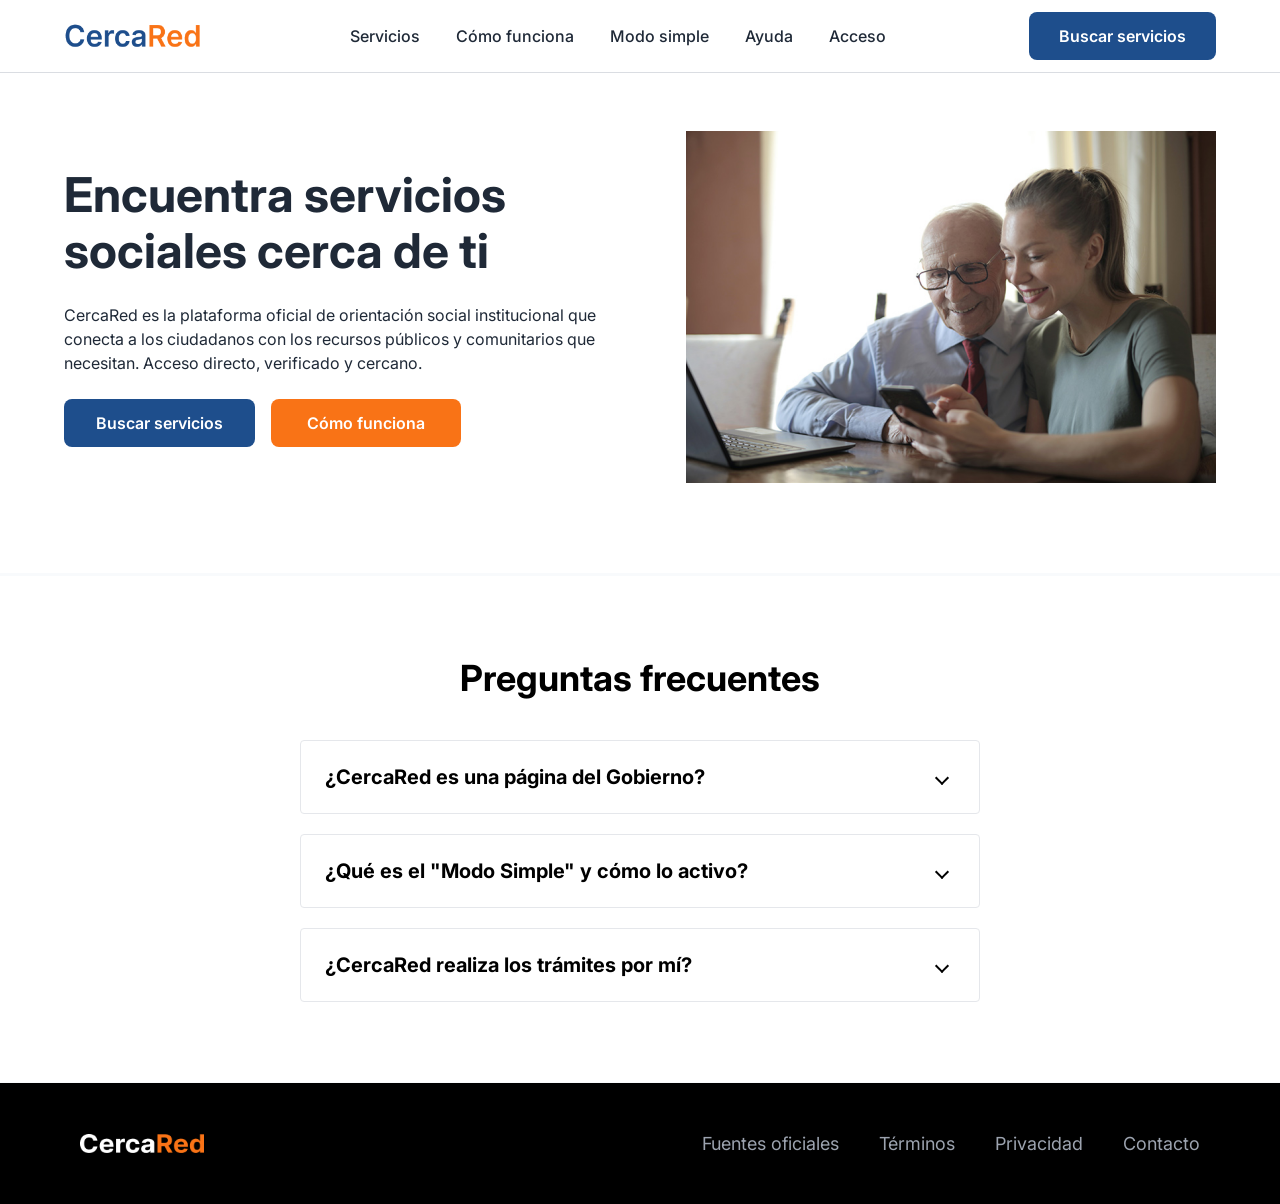
==== index.html @ 382a765f "Merge pull request #10 from topional/feature/faq-accordion feat: implement responsive FAQ accordion " ====
<!DOCTYPE html>
<html lang="es">
<head>
  <meta charset="UTF-8" />
  <meta name="viewport" content="width=device-width, initial-scale=1.0" />
  <title>CercaRed | Servicios sociales del Estado</title>
  
  <link rel="preconnect" href="https://fonts.googleapis.com" />
  <link rel="preconnect" href="https://fonts.gstatic.com" crossorigin />
  <link href="https://fonts.googleapis.com/css2?family=Inter:wght@400;500;600;700&display=swap" rel="stylesheet" />
  
  <link rel="stylesheet" href="css/base.css" />
  <link rel="stylesheet" href="css/navbar.css" />
  <link rel="stylesheet" href="css/hero.css" />
  <link rel="stylesheet" href="css/faq.css" />
  <link rel="stylesheet" href="css/footer.css" />
</head>
<body>

  <header class="site-header">
    <nav class="navbar" aria-label="Navegación principal">
      <a class="brand" href="#inicio" aria-label="CercaRed inicio">
        <img class="brand-logo" src="assets/images/logo.png" alt="CercaRed" />
      </a>

      <button
        class="nav-toggle"
        type="button"
        aria-label="Abrir menú"
        aria-expanded="false"
        aria-controls="nav-menu"
      >
        <img
          class="nav-toggle-icon"
          src="assets/icons/menu.svg"
          alt=""
          aria-hidden="true"
        />
      </button>

      <div class="nav-menu" id="nav-menu">
        <a href="#servicios">Servicios</a>
        <a href="#como-funciona">Cómo funciona</a>
        <a href="#modo-simple">Modo simple</a>
        <a href="#ayuda">Ayuda</a>
        <a href="#acceso">Acceso</a>
      </div>

      <a class="nav-cta" href="#servicios">Buscar servicios</a>
    </nav>
  </header>

  <main>
    <section class="hero" id="inicio">
      <div class="hero-content">
        <h1>Encuentra servicios sociales cerca de ti</h1>
        <p class="hero-description">
          CercaRed es la plataforma oficial de orientación social institucional
          que conecta a los ciudadanos con los recursos públicos y comunitarios
          que necesitan. Acceso directo, verificado y cercano.
        </p>

        <div class="hero-actions">
          <a class="hero-primary-action" href="#servicios">Buscar servicios</a>
          <a class="hero-secondary-action" href="#como-funciona">
            Cómo funciona
          </a>
        </div>
      </div>

      <div class="hero-media">
        <img
          src="assets/images/hero.png"
          alt="Una joven ayuda a un adulto mayor a consultar información desde un celular"
        />
      </div>
    </section>

    <section id="servicios"></section>
    <section id="como-funciona"></section>
    <section id="modo-simple"></section>

    <section class="faq-section" id="ayuda">
      <h2 class="faq-title">Preguntas frecuentes</h2>
      
      <div class="faq-container">
        
        <details class="faq-accordion">
          <summary class="faq-question">
            ¿CercaRed es una página del Gobierno?
            <span class="faq-icon"></span>
          </summary>
          <div class="faq-answer">
            <p>No. Somos una guía de orientación que simplifica requisitos y pasos de programas oficiales. Te ayudamos a entender qué necesitas y te conectamos directamente con el canal oficial de la entidad responsable para que realices tu gestión con seguridad y sin confusiones.</p>
          </div>
        </details>

        <details class="faq-accordion">
          <summary class="faq-question">
            ¿Qué es el "Modo Simple" y cómo lo activo?
            <span class="faq-icon"></span>
          </summary>
          <div class="faq-answer">
            <p>El "Modo Simple" es una configuración de visualización diseñada para facilitar la lectura. Adapta los tamaños de fuente, aumenta los contrastes y simplifica los menús de navegación. Puedes activarlo directamente desde el botón ubicado en la barra superior de la página.</p>
          </div>
        </details>

        <details class="faq-accordion">
          <summary class="faq-question">
            ¿CercaRed realiza los trámites por mí?
            <span class="faq-icon"></span>
          </summary>
          <div class="faq-answer">
            <p>No. Somos una guía de orientación que simplifica requisitos y pasos de programas oficiales. Te ayudamos a entender qué necesitas y te conectamos directamente con el canal oficial de la entidad responsable para que realices tu gestión con seguridad y sin confusiones.</p>
          </div>
        </details>

      </div>
    </section>
    
    <section id="acceso"></section>
  </main>

  <main-footer></main-footer>

  <script src="js/navbar.js"></script>
  <script src="js/footer.js"></script>
</body>
</html>
---- css/base.css ----
:root {
  --color-primary: #1e4e8c;
  --color-primary-hover: #163b6a;
  --color-accent: #f97316;
  --color-accent-hover: #ea580c;
  --color-background: #f8fafc;
  --color-surface: #ffffff;
  --color-soft: #eaf4ff;
  --color-text: #1f2937;
  --color-muted: #6b7280;
  --color-border: #cbd5e1;
  --color-success: #2e7d32;
  --color-warning: #f59e0b;
  --color-error: #d32f2f;
  --space-1: 4px;
  --space-2: 8px;
  --space-3: 16px;
  --space-4: 24px;
  --space-5: 32px;
  --space-6: 48px;
  --space-7: 64px;
  --space-8: 80px;
  --shadow-soft: 0 14px 36px rgba(30, 78, 140, 0.12);
  --header-height: 72px;
  --container: 1312px;
}

* {
  box-sizing: border-box;
}

html {
  scroll-behavior: smooth;
  scroll-padding-top: calc(var(--header-height) + 24px);
}

body {
  margin: 0;
  font-family: "Inter", Arial, sans-serif;
  color: var(--color-text);
  background: var(--color-background);
  min-height: 100vh;
  display: flex;
  flex-direction: column;
}

a {
  color: inherit;
  text-decoration: none;
}

button {
  font: inherit;
}

/* Force main wrapper to fill viewport space and push the footer down */
main {
  flex: 1;
}

main section {
  min-height: 1px;
}
---- css/navbar.css ----
.site-header {
  position: sticky;
  top: 0;
  z-index: 20;
  background: rgba(255, 255, 255, 0.96);
  border-bottom: 1px solid rgba(209, 213, 219, 0.8);
  backdrop-filter: blur(12px);
}

.navbar {
  width: calc(100% - 128px);
  min-height: var(--header-height);
  margin: 0 auto;
  display: flex;
  align-items: center;
  gap: 32px;
}

.brand {
  display: inline-flex;
  align-items: center;
  gap: 10px;
  flex: 0 0 auto;
  font-size: 24px;
  font-weight: 700;
  color: var(--color-primary);
}

.brand-logo {
  width: 142px;
  height: 36px;
  object-fit: contain;
}

.nav-menu {
  display: flex;
  align-items: center;
  justify-content: center;
  gap: 36px;
  flex: 1 1 auto;
}

.nav-menu a {
  color: var(--color-text);
  font-size: 16px;
  font-weight: 500;
  line-height: 1.4;
  transition: color 160ms ease;
}

.nav-menu a:hover,
.nav-menu a:focus-visible {
  color: var(--color-primary);
}

.nav-cta {
  display: inline-flex;
  align-items: center;
  justify-content: center;
  min-height: 48px;
  padding: 0 30px;
  border-radius: 8px;
  color: var(--color-surface);
  background: var(--color-primary);
  font-size: 16px;
  font-weight: 600;
  transition: background 160ms ease, color 160ms ease, border-color 160ms ease;
}

.nav-cta:hover,
.nav-cta:focus-visible {
  background: var(--color-primary-hover);
}

.nav-toggle {
  display: none;
  width: 44px;
  height: 44px;
  padding: 0;
  border: 1px solid var(--color-border);
  border-radius: 8px;
  background: var(--color-surface);
  cursor: pointer;
}

.nav-toggle-icon {
  display: block;
  width: 24px;
  height: 24px;
  margin: auto;
}

@media (max-width: 900px) {
  :root {
    --header-height: 64px;
  }

  .navbar {
    width: min(100% - 32px, var(--container));
    min-height: var(--header-height);
    justify-content: space-between;
    gap: 16px;
  }

  .brand {
    font-size: 21px;
  }

  .nav-toggle {
    display: inline-block;
    order: 3;
  }

  .nav-menu {
    position: absolute;
    top: var(--header-height);
    left: 16px;
    right: 16px;
    display: none;
    flex-direction: column;
    align-items: stretch;
    gap: 0;
    padding: 12px;
    border: 1px solid var(--color-border);
    border-radius: 8px;
    background: var(--color-surface);
    box-shadow: var(--shadow-soft);
  }

  .nav-menu.is-open {
    display: flex;
  }

  .nav-menu a {
    padding: 14px 12px;
    border-radius: 8px;
  }

  .nav-menu a:hover,
  .nav-menu a:focus-visible {
    background: var(--color-soft);
  }

  .nav-cta {
    display: none;
  }
}

@media (max-width: 520px) {
  .navbar {
    width: min(100% - 24px, var(--container));
  }
}
---- css/hero.css ----
.hero {
  width: 100%;
  min-height: 500px;
  padding: 56px 64px 88px;
  display: grid;
  grid-template-columns: minmax(0, 1fr) 530px;
  align-items: center;
  gap: var(--space-8);
  background: var(--color-surface);
}

.hero-content {
  max-width: 620px;
}

.hero h1 {
  margin: 0;
  color: var(--color-text);
  font-size: 48px;
  font-weight: 700;
  line-height: 56px;
}

.hero-description {
  max-width: 620px;
  margin: var(--space-4) 0 0;
  color: var(--color-text);
  font-size: 16px;
  font-weight: 400;
  line-height: 24px;
}

.hero-actions {
  margin-top: var(--space-4);
  display: flex;
  align-items: center;
  gap: var(--space-3);
}

.hero-primary-action,
.hero-secondary-action {
  min-width: 190px;
  min-height: 48px;
  padding: 0 var(--space-5);
  border: 0;
  border-radius: 8px;
  display: inline-flex;
  align-items: center;
  justify-content: center;
  font-size: 16px;
  font-weight: 600;
  transition: background 160ms ease, border-color 160ms ease, color 160ms ease;
}

.hero-primary-action {
  color: var(--color-surface);
  background: var(--color-primary);
}

.hero-primary-action:hover,
.hero-primary-action:focus-visible {
  border-color: var(--color-primary-hover);
  background: var(--color-primary-hover);
}

.hero-secondary-action {
  color: var(--color-surface);
  background: var(--color-accent);
}

.hero-secondary-action:hover,
.hero-secondary-action:focus-visible {
  background: var(--color-accent-hover);
}

.hero-media {
  overflow: hidden;
  aspect-ratio: 1060 / 704;
}

.hero-media img {
  width: 100%;
  height: 100%;
  display: block;
  object-fit: cover;
}

@media (max-width: 1024px) {
  .hero {
    padding-right: var(--space-5);
    padding-left: var(--space-5);
    grid-template-columns: minmax(0, 1fr) minmax(380px, 0.85fr);
    gap: var(--space-6);
  }
}

@media (max-width: 800px) {
  .hero {
    min-height: auto;
    padding: var(--space-6) var(--space-3) var(--space-7);
    grid-template-columns: 1fr;
    gap: var(--space-6);
  }

  .hero-content {
    max-width: 680px;
  }

  .hero-actions {
    flex-direction: column;
    align-items: stretch;
  }

  .hero-primary-action,
  .hero-secondary-action {
    width: 100%;
  }

  .hero-media {
    max-height: 520px;
  }
}

@media (max-width: 520px) {
  .hero {
    padding: var(--space-5) 12px var(--space-6);
    gap: var(--space-5);
  }

  .hero h1 {
    font-size: 32px;
    line-height: 40px;
  }

  .hero-description {
    margin-top: var(--space-3);
    font-size: 16px;
    line-height: 24px;
  }

  .hero-actions {
    margin-top: var(--space-4);
  }

  .hero-media {
    aspect-ratio: 1060 / 704;
  }
}
---- css/faq.css ----
/* ==========================================================================
   FAQ Section Styles (Base / Desktop)
   ========================================================================== */
.faq-section {
  width: 100%;
  padding: 80px 64px;
  background-color: var(--color-surface, #ffffff);
  display: flex;
  flex-direction: column;
  align-items: center;
}

.faq-title {
  font-size: 36px;
  font-weight: 700;
  color: #000000;
  margin: 0 0 40px 0;
  text-align: center;
  font-family: 'Inter', sans-serif;
}

.faq-container {
  width: 100%;
  max-width: 680px; /* Centra y limita el ancho como en tu captura original */
  display: flex;
  flex-direction: column;
  gap: 20px; /* Separación entre cada caja de pregunta */
}

/* --- Estilos del Acordeón (<details>) --- */
.faq-accordion {
  width: 100%;
  background: #ffffff;
  border: 1px solid #E5E7EB; /* Borde gris fino del diseño */
  border-radius: 4px;
  overflow: hidden;
  transition: border-color 0.2s ease;
}

/* Quita la flecha por defecto de los navegadores */
.faq-accordion summary::-webkit-details-marker {
  display: none;
}

/* --- Estilo de la Pregunta (<summary>) --- */
.faq-question {
  padding: 24px;
  font-size: 20px;
  font-weight: 700;
  color: #000000;
  cursor: pointer;
  display: flex;
  justify-content: space-between;
  align-items: center;
  list-style: none; /* Oculta flecha estándar en Firefox */
  user-select: none;
}

/* --- Icono de Flecha Personalizado --- */
.faq-icon {
  width: 24px;
  height: 24px;
  position: relative;
  display: inline-block;
  transition: transform 0.2s ease;
}

/* Dibujamos la flecha apuntando hacia abajo con puro CSS (un ángulo) */
.faq-icon::before {
  content: '';
  position: absolute;
  top: 8px;
  left: 6px;
  width: 8px;
  height: 8px;
  border-right: 2px solid #000000;
  border-bottom: 2px solid #000000;
  transform: rotate(45deg);
}

/* Cuando el acordeón está abierto ([open]), la flecha gira hacia arriba */
.faq-accordion[open] .faq-icon {
  transform: rotate(180deg);
}

/* Cuando está abierto, podemos resaltar el borde si queremos */
.faq-accordion[open] {
  border-color: #D1D5DB;
}

/* --- Estilo de la Respuesta (Contenido Desplegado) --- */
.faq-answer {
  padding: 0 24px 24px 24px; /* Relleno interno respetando los lados y abajo */
  border-top: 1px solid #E5E7EB; /* Línea divisoria interna al abrirse */
}

.faq-answer p {
  margin: 24px 0 0 0;
  font-size: 16px;
  line-height: 24px;
  color: #000000;
  font-weight: 400;
}

/* ==========================================================================
   Media Queries (Responsive Mobile System Setup)
   ========================================================================== */
@media (max-width: 768px) {
  .faq-section {
    padding: 56px 24px; /* Menos espacio arriba/abajo en celulares */
  }

  .faq-title {
    font-size: 32px;
    margin-bottom: 32px;
  }

  .faq-container {
    padding: 0;
  }

  .faq-question {
    padding: 20px 16px;
    font-size: 22px; /* Agranda ligeramente el texto en móviles como tu captura */
    line-height: 28px;
  }

  .faq-answer {
    padding: 0 16px 20px 16px;
  }
  
  .faq-answer p {
    margin-top: 16px;
    font-size: 15px;
    line-height: 22px;
  }
}
---- css/footer.css ----
.main-footer {
  background-color: #000000;
  padding: 50px 80px;
  width: 100%;
}

.footer-container {
  display: flex;
  justify-content: space-between;
  align-items: center;
  width: 100%; 
  max-width: none; 
  padding: 0; 
  margin: 0; 
}

.footer-logo {
  display: flex;
  align-items: center;
}

.logo-image {
  height: 20px;
  width: auto;
  display: block;
  object-fit: contain;
}

.footer-nav {
  display: flex;
  gap: 40px; 
}

.footer-link {
  color: #9CA3AF;
  text-decoration: none;
  font-size: 18px;
  transition: color 0.2s ease;
}

.footer-link:hover {
  color: #ffffff;
}

.desktop-text {
  display: inline;
}

.mobile-text {
  display: none;
}


@media (max-width: 768px) {
  .main-footer {
    padding: 33px 0 !important;
    width: 100% !important;
  }

  .footer-container {
    flex-direction: column;
    align-items: flex-start;
    gap: 15px;
    width: 100% !important;
    max-width: none !important;
    padding: 0 35px !important; 
    margin: 0 !important;
  }

  .footer-nav {
    flex-direction: row;
    flex-wrap: wrap;
    gap: 45px; 
    width: 100%;
  }

  .logo-image {
    height: 15px;
  }

  .footer-link {
    font-size: 15px;
  }


  .desktop-text {
    display: none;
  }

  .mobile-text {
    display: inline;
  }
}
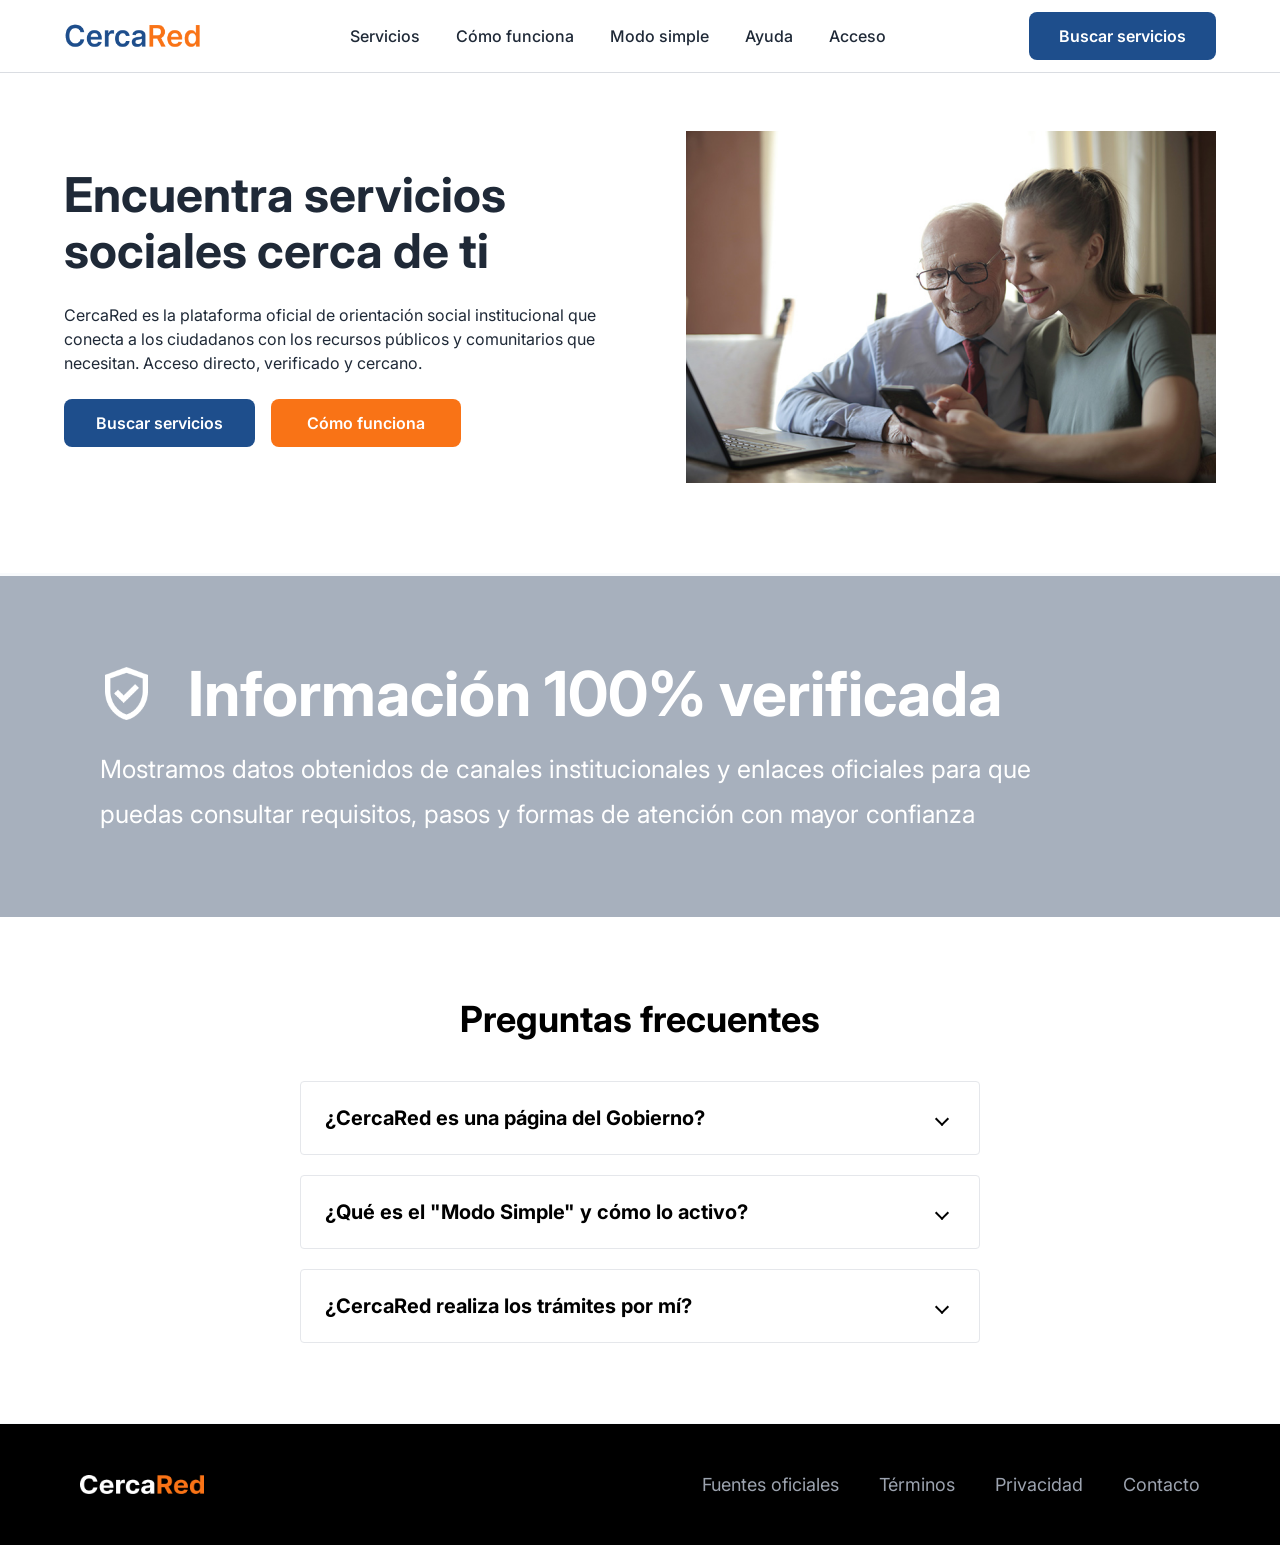
==== commit 47a1d7fb: "Merge pull request #11 from topional/feature/verified-info-banner feat: implement verified instituti" ====
--- a/index.html
+++ b/index.html
@@ -12,6 +12,7 @@
   <link rel="stylesheet" href="css/base.css" />
   <link rel="stylesheet" href="css/navbar.css" />
   <link rel="stylesheet" href="css/hero.css" />
+  <link rel="stylesheet" href="css/verified.css" />
   <link rel="stylesheet" href="css/faq.css" />
   <link rel="stylesheet" href="css/footer.css" />
 </head>
@@ -80,6 +81,18 @@
     <section id="como-funciona"></section>
     <section id="modo-simple"></section>
 
+<section class="verified-section">
+      <div class="verified-container">
+        <div class="verified-header">
+          <img class="verified-icon" src="assets/images/shield.png" alt="Escudo de verificación" />
+          <h2 class="verified-title">Información 100% verificada</h2>
+        </div>
+        <p class="verified-text">
+          Mostramos datos obtenidos de canales institucionales y enlaces oficiales para que puedas consultar requisitos, pasos y formas de atención con mayor confianza
+        </p>
+      </div>
+    </section>
+
     <section class="faq-section" id="ayuda">
       <h2 class="faq-title">Preguntas frecuentes</h2>
       
@@ -126,4 +139,4 @@
   <script src="js/navbar.js"></script>
   <script src="js/footer.js"></script>
 </body>
-</html>
+</html>
--- a/css/verified.css
+++ b/css/verified.css
@@ -0,0 +1,90 @@
+.verified-section {
+  width: 100%;
+  background-color: #A7B0BD; 
+  padding: 80px 100px; 
+  display: flex;
+  justify-content: flex-start; 
+}
+
+.verified-container {
+  width: 100%;
+  max-width: none; 
+  margin: 0;
+  display: flex;
+  flex-direction: column;
+  align-items: flex-start; 
+  gap: 16px; 
+}
+
+.verified-header {
+  display: flex;
+  align-items: center; 
+  justify-content: flex-start;
+  gap: 35px; 
+  width: 100%;
+}
+
+.verified-icon {
+  width: 53px;
+  height: 53px; 
+  display: block;
+  object-fit: contain; 
+  flex-shrink: 0; 
+}
+
+.verified-title {
+  font-family: 'Inter', sans-serif;
+  font-size: 62px;
+  font-weight: 700;
+  color: #ffffff;
+  margin: 0;
+  line-height: 75px;
+}
+
+.verified-text {
+  font-family: 'Inter', sans-serif;
+  font-size: 25px;
+  color: #ffffff;
+  margin: 0;
+  line-height: 45px;
+  max-width: 1005px; 
+}
+
+@media (max-width: 768px) {
+  .verified-section {
+    padding: 10px 40px; 
+    display: flex;
+    justify-content: center;
+  }
+
+  .verified-container {
+    align-items: center; 
+    text-align: center;
+    gap: 10px;
+    max-width: 100%;
+    margin: 0;
+  }
+
+  .verified-header {
+    flex-direction: column; 
+    align-items: center;
+    gap: 15px;
+  }
+
+  .verified-icon {
+    width: 50px;
+    height: 50px;
+  }
+
+  .verified-title {
+    font-size: 40px;
+    line-height: 50px;
+    max-width: 80%;
+  }
+
+  .verified-text {
+    font-size: 16px;
+    line-height: 35px;
+    max-width: 100%;
+  }
+}
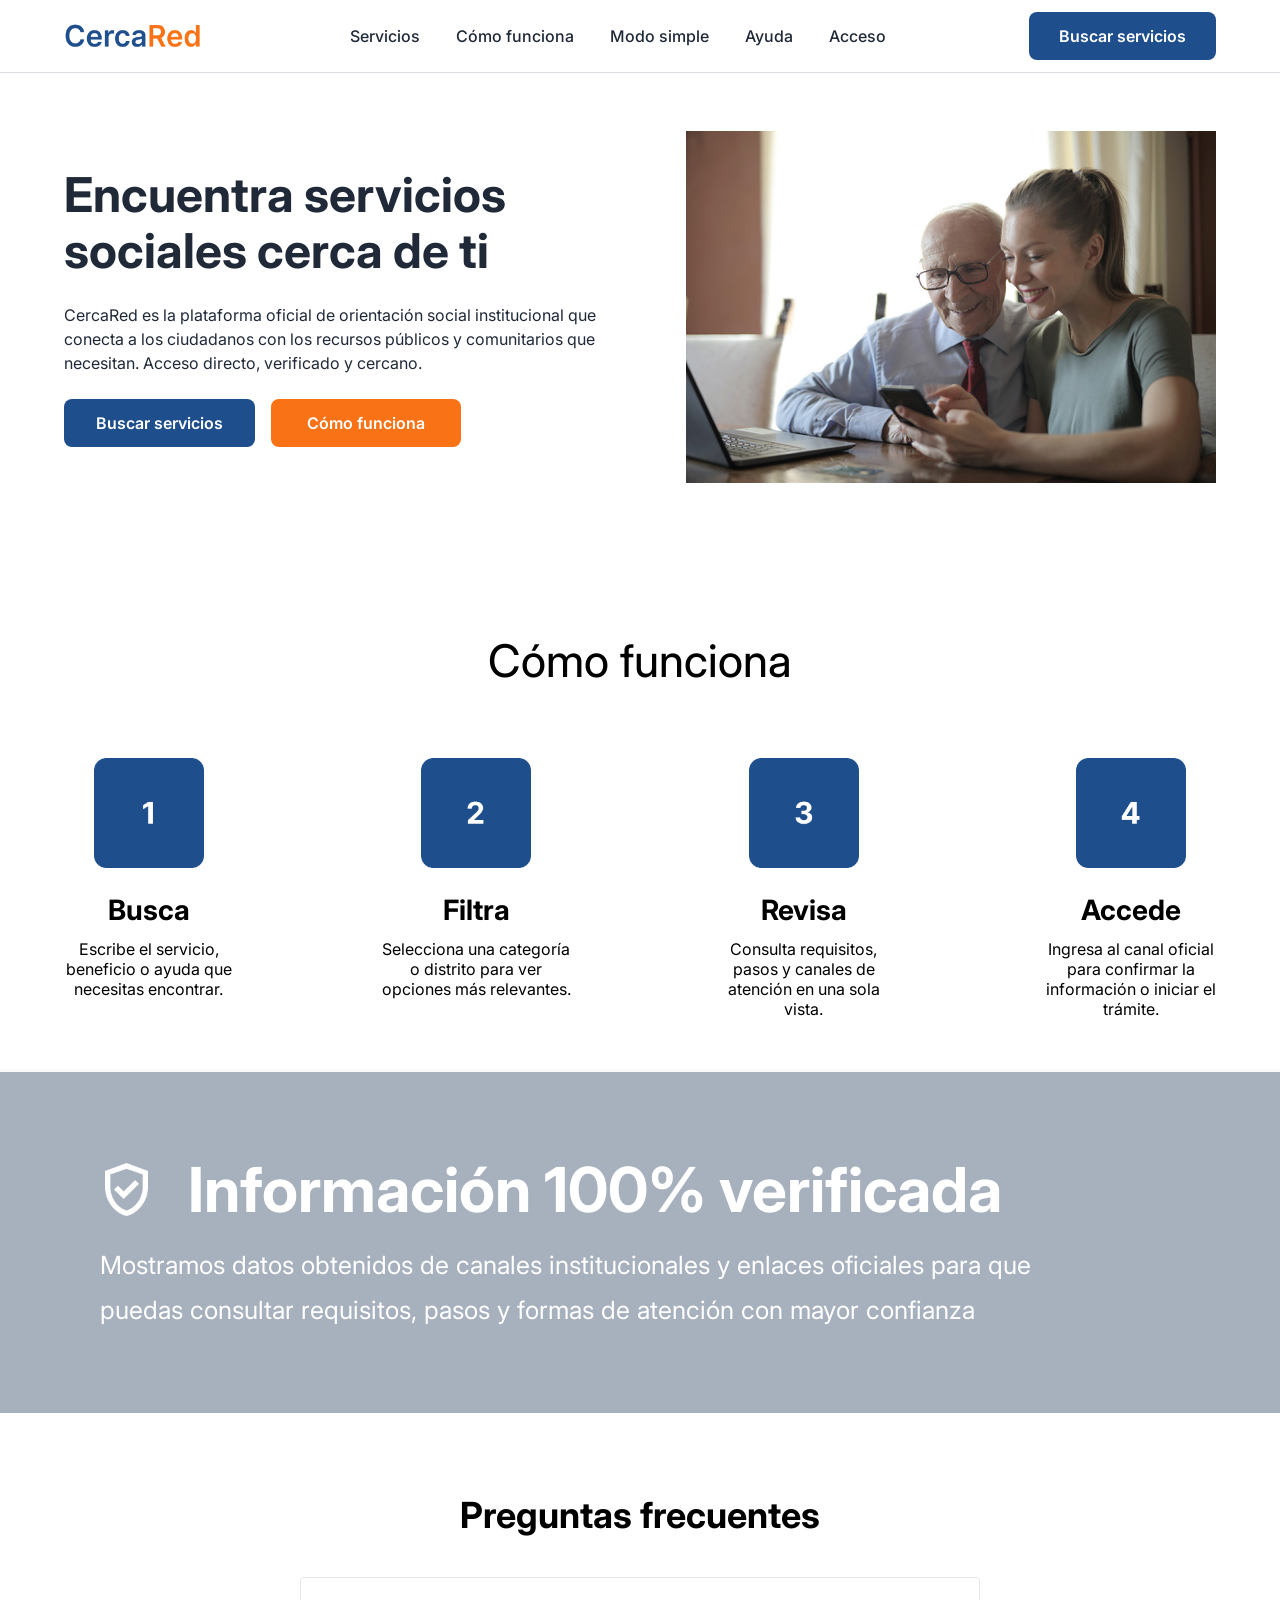
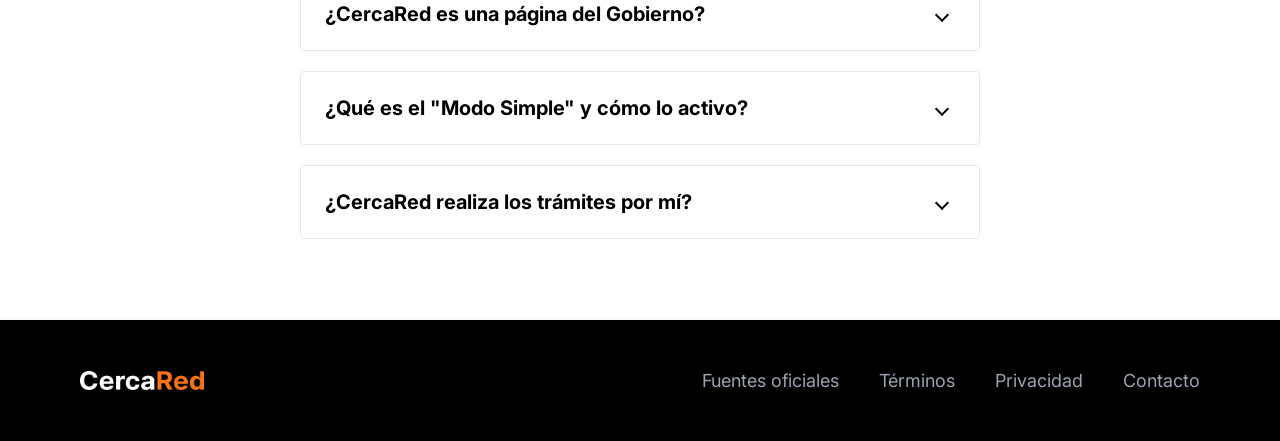
==== commit fde130f7: "feat: align layout constraints and mobile scaling for how-it-works steps" ====
--- a/index.html
+++ b/index.html
@@ -12,6 +12,7 @@
   <link rel="stylesheet" href="css/base.css" />
   <link rel="stylesheet" href="css/navbar.css" />
   <link rel="stylesheet" href="css/hero.css" />
+  <link rel="stylesheet" href="css/how-works.css" />
   <link rel="stylesheet" href="css/verified.css" />
   <link rel="stylesheet" href="css/faq.css" />
   <link rel="stylesheet" href="css/footer.css" />
@@ -74,6 +75,42 @@
           src="assets/images/hero.png"
           alt="Una joven ayuda a un adulto mayor a consultar información desde un celular"
         />
+      </div>
+    </section>
+
+<section class="how-section" id="como-funciona">
+      <h2 class="how-main-title">Cómo funciona</h2>
+      
+      <div class="how-container">
+        
+        <!-- Paso 1 -->
+        <div class="how-step">
+          <img class="how-step-image" src="assets/images/1.png" alt="Paso 1" />
+          <h3 class="how-step-title">Busca</h3>
+          <p class="how-step-text">Escribe el servicio, beneficio o ayuda que necesitas encontrar.</p>
+        </div>
+
+        <!-- Paso 2 -->
+        <div class="how-step">
+          <img class="how-step-image" src="assets/images/2.png" alt="Paso 2" />
+          <h3 class="how-step-title">Filtra</h3>
+          <p class="how-step-text">Selecciona una categoría o distrito para ver opciones más relevantes.</p>
+        </div>
+
+        <!-- Paso 3 -->
+        <div class="how-step">
+          <img class="how-step-image" src="assets/images/3.png" alt="Paso 3" />
+          <h3 class="how-step-title">Revisa</h3>
+          <p class="how-step-text">Consulta requisitos, pasos y canales de atención en una sola vista.</p>
+        </div>
+
+        <!-- Paso 4 -->
+        <div class="how-step">
+          <img class="how-step-image" src="assets/images/4.png" alt="Paso 4" />
+          <h3 class="how-step-title">Accede</h3>
+          <p class="how-step-text">Ingresa al canal oficial para confirmar la información o iniciar el trámite.</p>
+        </div>
+
       </div>
     </section>
 
--- a/css/how-works.css
+++ b/css/how-works.css
@@ -0,0 +1,107 @@
+.how-section {
+  width: 100%;
+  background-color: #ffffff;
+  padding: 50px 5px;
+  display: flex;
+  flex-direction: column;
+  align-items: center;
+}
+
+.how-main-title {
+  font-family: 'Inter', sans-serif;
+  font-size: 45px;
+  font-weight: 450;
+  color: #000000;
+  margin: 0 0 60px 0;
+  line-height: 75px;
+  text-align: center;
+  width: 100%;
+}
+
+.how-container {
+  width: 100%;
+  display: flex;
+  justify-content: space-between;
+  align-items: flex-start;
+  gap: 40px;
+}
+
+.how-step {
+  flex: 1;
+  display: flex;
+  flex-direction: column;
+  align-items: center;
+  text-align: center;
+}
+
+.how-step-image {
+  width: 110px;
+  height: 110px;
+  object-fit: contain;
+  margin-bottom: 25px;
+  flex-shrink: 0;
+}
+
+.how-step-title {
+  font-family: 'Inter', sans-serif;
+  font-size: 28px;
+  font-weight: 700;
+  color: #000000;
+  margin: 0 0 12px 0;
+  line-height: 34px;
+}
+
+.how-step-text {
+  font-family: 'Inter', sans-serif;
+  font-size: 16px;
+  color: #000000;
+  margin: 0;
+  line-height: 20px;
+  max-width: 190px;
+}
+
+@media (max-width: 768px) {
+  .how-section {
+    padding: 60px 20px;
+    display: flex;
+    flex-direction: column;
+    align-items: center;
+  }
+
+  .how-main-title {
+    font-size: 36px;
+    font-weight: 800;
+    line-height: 44px;
+    margin-bottom: 50px;
+    text-align: center;
+  }
+
+  .how-container {
+    flex-direction: column;
+    align-items: center;
+    gap: 48px;
+  }
+
+  .how-step {
+    align-items: center;
+    text-align: center;
+  }
+
+  .how-step-image {
+    width: 100px;
+    height: 100px;
+    margin-bottom: 16px;
+  }
+
+  .how-step-title {
+    font-size: 26px;
+    line-height: 32px;
+    margin-bottom: 12px;
+  }
+
+  .how-step-text {
+    font-size: 20px;
+    line-height: 24px;
+    max-width: 275px;
+  }
+}
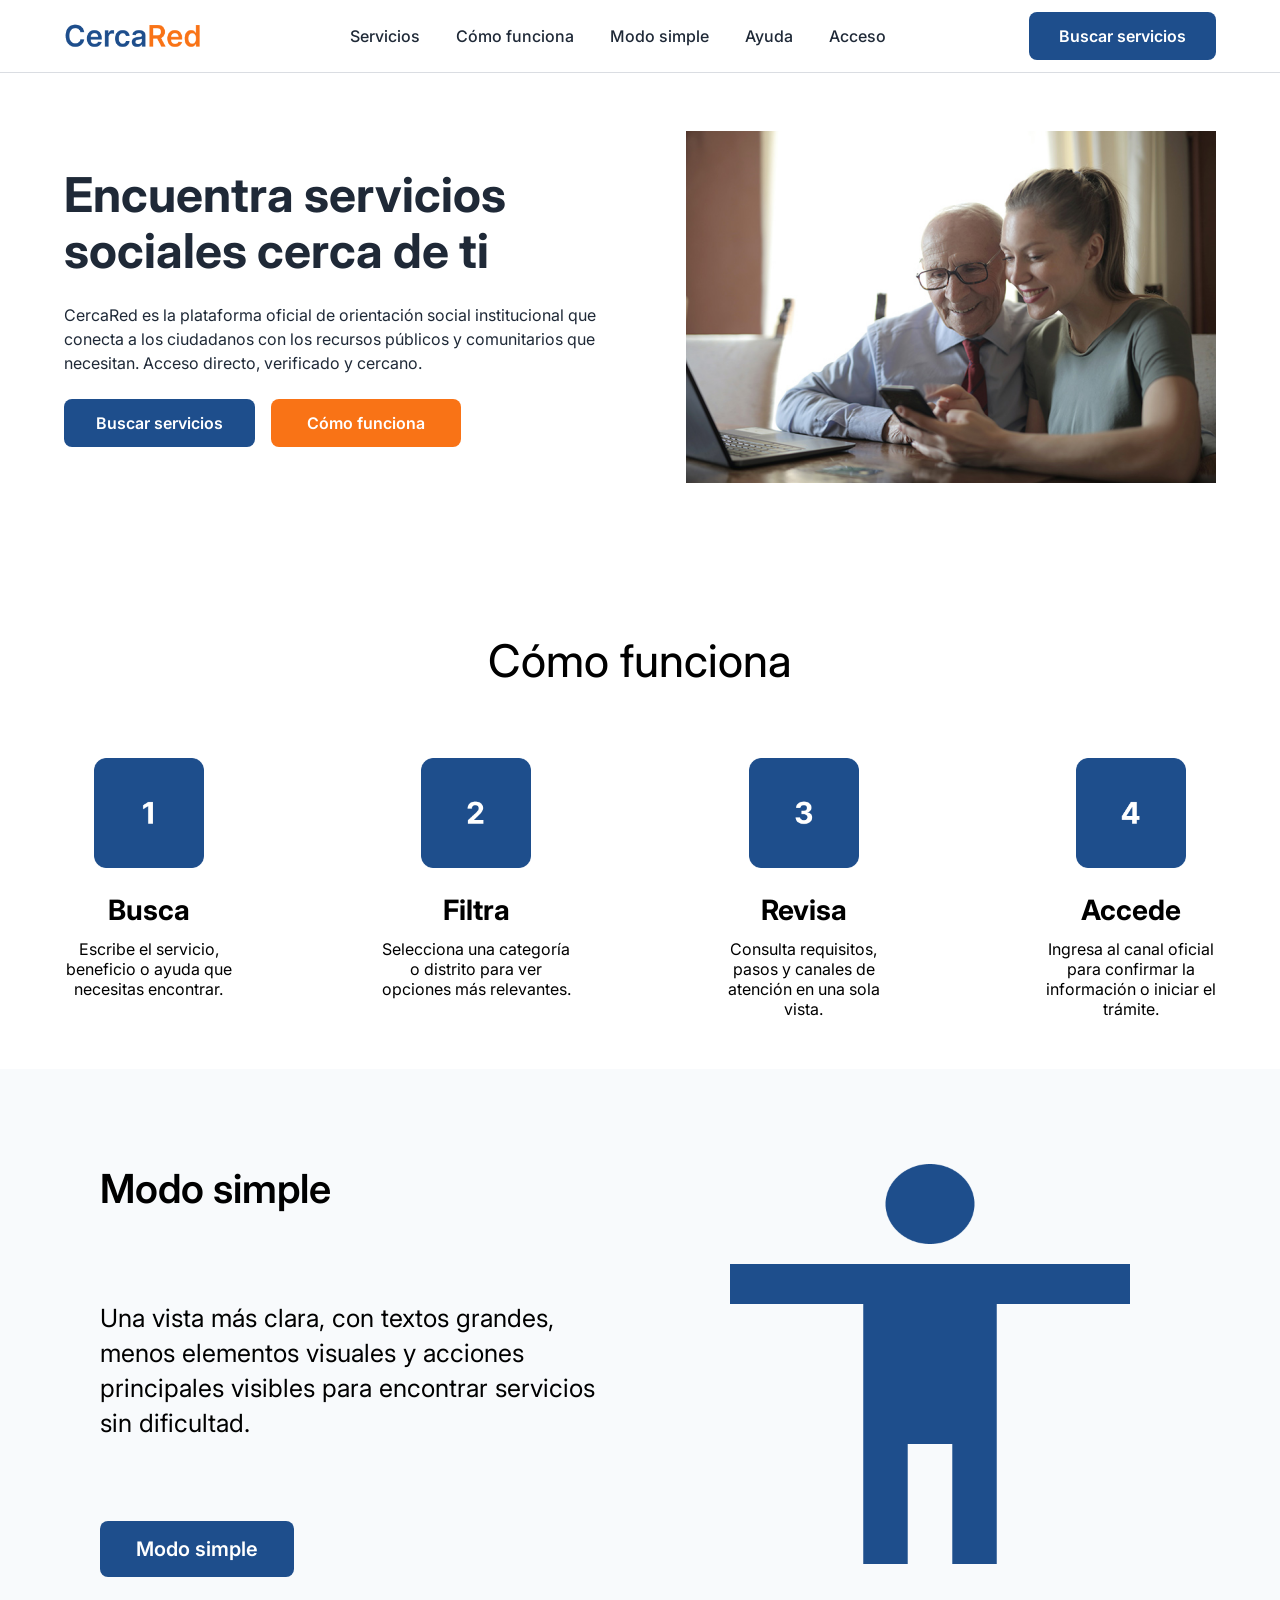
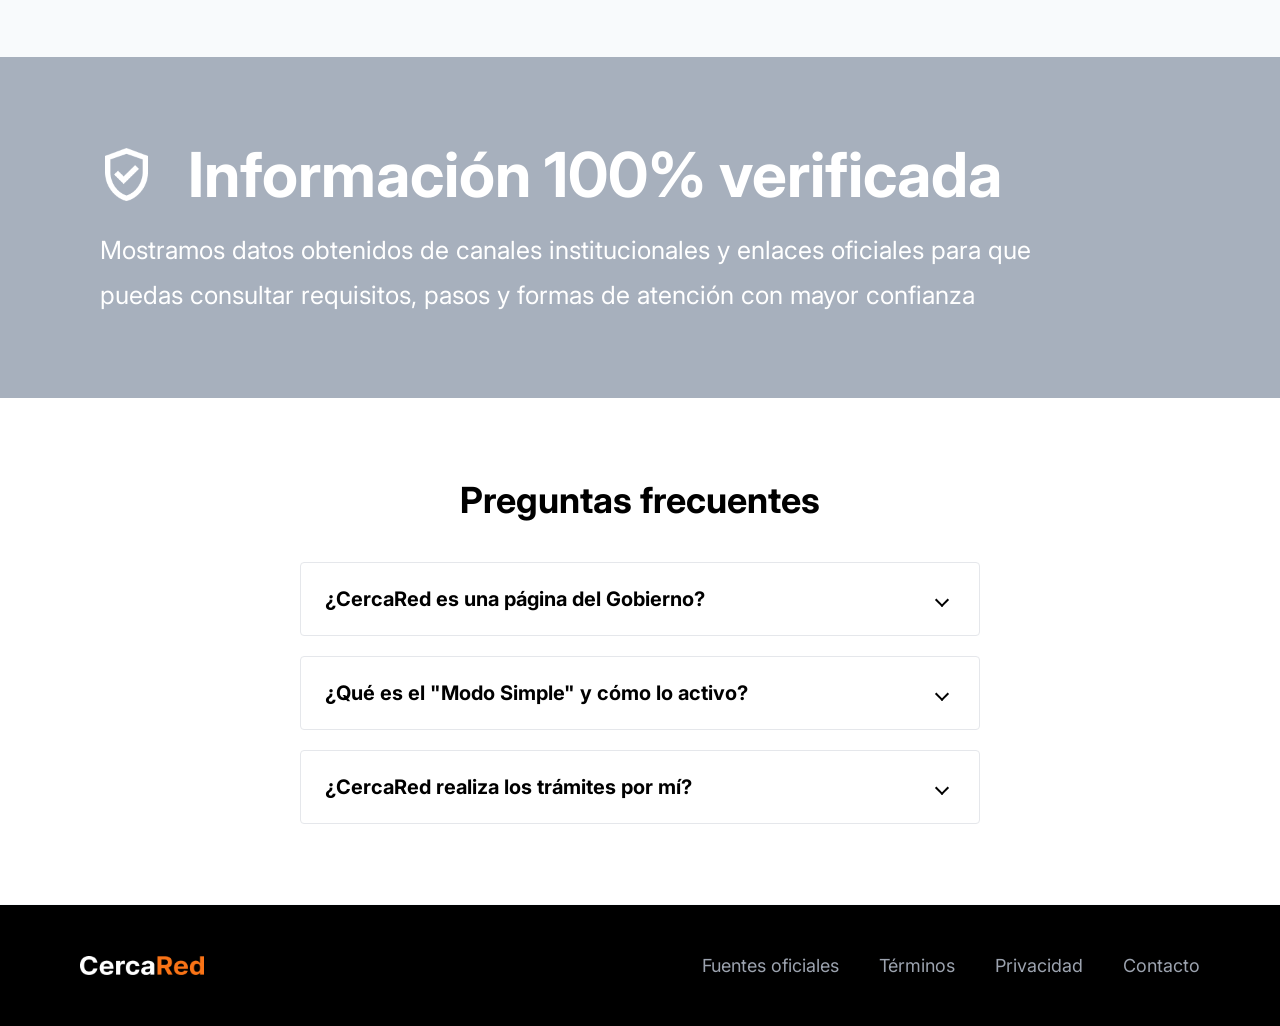
==== commit 5ba1ebd8: "feat: implement responsive simple-mode accessibility section with two-column layout" ====
--- a/index.html
+++ b/index.html
@@ -13,6 +13,7 @@
   <link rel="stylesheet" href="css/navbar.css" />
   <link rel="stylesheet" href="css/hero.css" />
   <link rel="stylesheet" href="css/how-works.css" />
+  <link rel="stylesheet" href="css/simple-mode.css" />
   <link rel="stylesheet" href="css/verified.css" />
   <link rel="stylesheet" href="css/faq.css" />
   <link rel="stylesheet" href="css/footer.css" />
@@ -116,7 +117,25 @@
 
     <section id="servicios"></section>
     <section id="como-funciona"></section>
-    <section id="modo-simple"></section>
+    <section class="simple-section" id="modo-simple">
+      <div class="simple-container">
+        
+        <!-- Columna de Contenido -->
+        <div class="simple-content">
+          <h2 class="simple-title">Modo simple</h2>
+          <p class="simple-text">
+            Una vista más clara, con textos grandes, menos elementos visuales y acciones principales visibles para encontrar servicios sin dificultad.
+          </p>
+          <a href="#" class="btn-simple-mode">Modo simple</a>
+        </div>
+
+        <!-- Columna del Elemento Visual -->
+        <div class="simple-visual">
+          <img src="assets/images/persona.png" alt="Icono de accesibilidad - Persona" class="simple-image" />
+        </div>
+
+      </div>
+    </section>
 
 <section class="verified-section">
       <div class="verified-container">
--- a/css/simple-mode.css
+++ b/css/simple-mode.css
@@ -0,0 +1,122 @@
+.simple-section {
+  width: 100%;
+  background-color: #F8FAFC; 
+  padding: 80px 100px;
+  display: flex;
+  justify-content: flex-start;
+}
+
+.simple-container {
+  width: 100%;
+  max-width: none;
+  margin: 0;
+  display: flex;
+  align-items: center;
+  justify-content: space-between;
+  gap: 80px;
+}
+
+.simple-content {
+  flex: 1;
+  display: flex;
+  flex-direction: column;
+  align-items: flex-start;
+}
+
+.simple-title {
+  font-family: 'Inter', sans-serif;
+  font-size: 40px;
+  font-weight: 600;
+  color: #000000;
+  margin: 0 0 75px 0;
+  line-height: 75px;
+}
+
+.simple-text {
+  font-family: 'Inter', sans-serif;
+  font-size: 25px;
+  color: #000000;
+  margin: 0 0 80px 0;
+  line-height: 35px;
+  max-width: 750px;
+}
+
+.btn-simple-mode {
+  display: inline-block;
+  background-color: #1E4E8C; 
+  color: #ffffff;
+  font-family: 'Inter', sans-serif;
+  font-size: 20px;
+  font-weight: 600;
+  text-decoration: none;
+  padding: 16px 36px;
+  border-radius: 8px;
+  transition: background-color 0.2s ease;
+}
+
+.btn-simple-mode:hover {
+  background-color: #163A69;
+}
+
+.simple-visual {
+  flex: 1;
+  display: flex;
+  justify-content: center;
+  align-items: center;
+}
+
+.simple-image {
+  width: 100%;
+  max-width: 400px;
+  height: auto;
+  object-fit: contain;
+}
+
+@media (max-width: 768px) {
+  .simple-section {
+    padding: 60px 20px; 
+    display: flex;
+    justify-content: center;
+  }
+
+  .simple-container {
+    flex-direction: column-reverse; 
+    gap: 40px;
+    text-align: center;
+    width: 100%;
+  }
+
+  .simple-content {
+    align-items: center;
+    width: 100%; 
+  }
+
+  .simple-title {
+    font-size: 40px;
+    font-weight: 850;
+    line-height: 50px;
+    margin-bottom: 24px;
+  }
+
+  .simple-text {
+    font-size: 23px;
+    line-height: 34px; 
+    margin-bottom: 30px;
+    width: 100%;
+    max-width: 100%; 
+  }
+
+  .btn-simple-mode {
+    font-size: 20px;
+    font-weight: 500;
+    padding: 20px 32px;
+    width: 100%; 
+    max-width: 450px;
+  }
+
+  .simple-image {
+    max-width: 320px; 
+    width: 100%;
+    height: auto;
+  }
+}
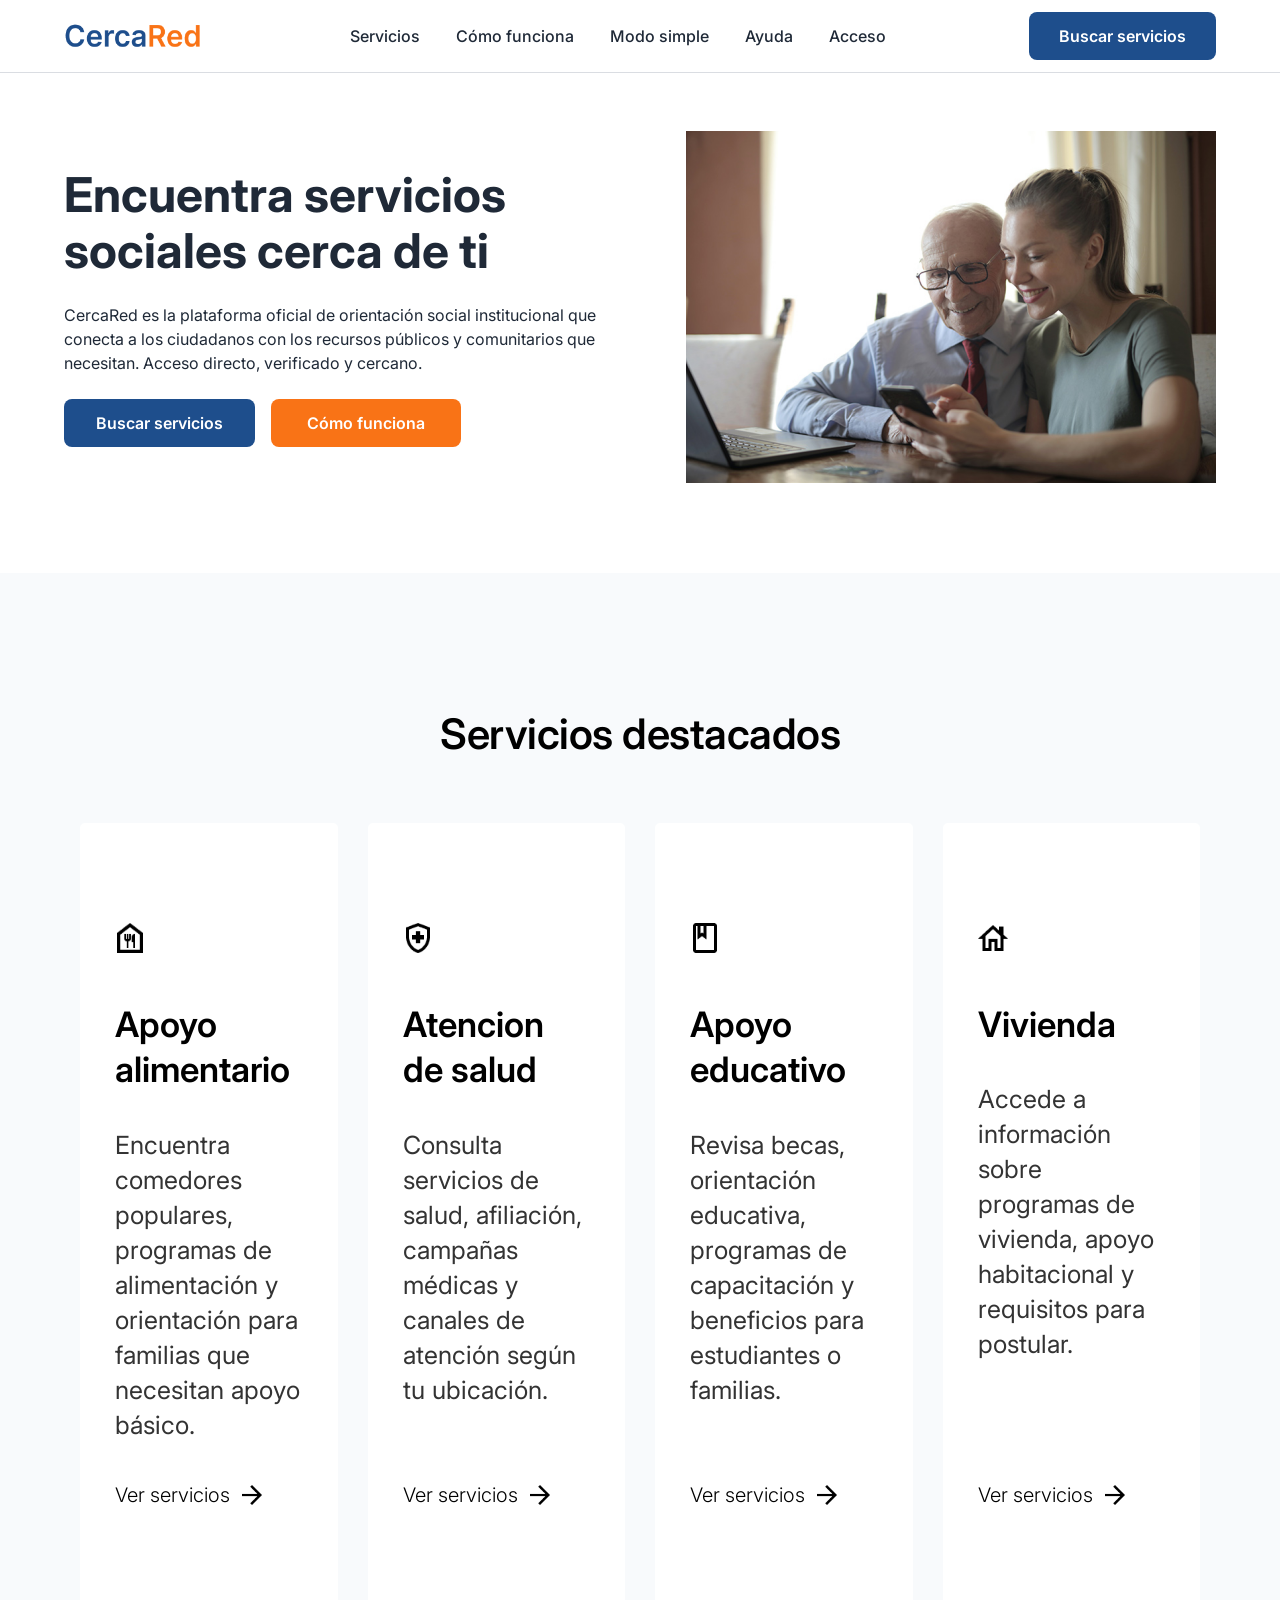
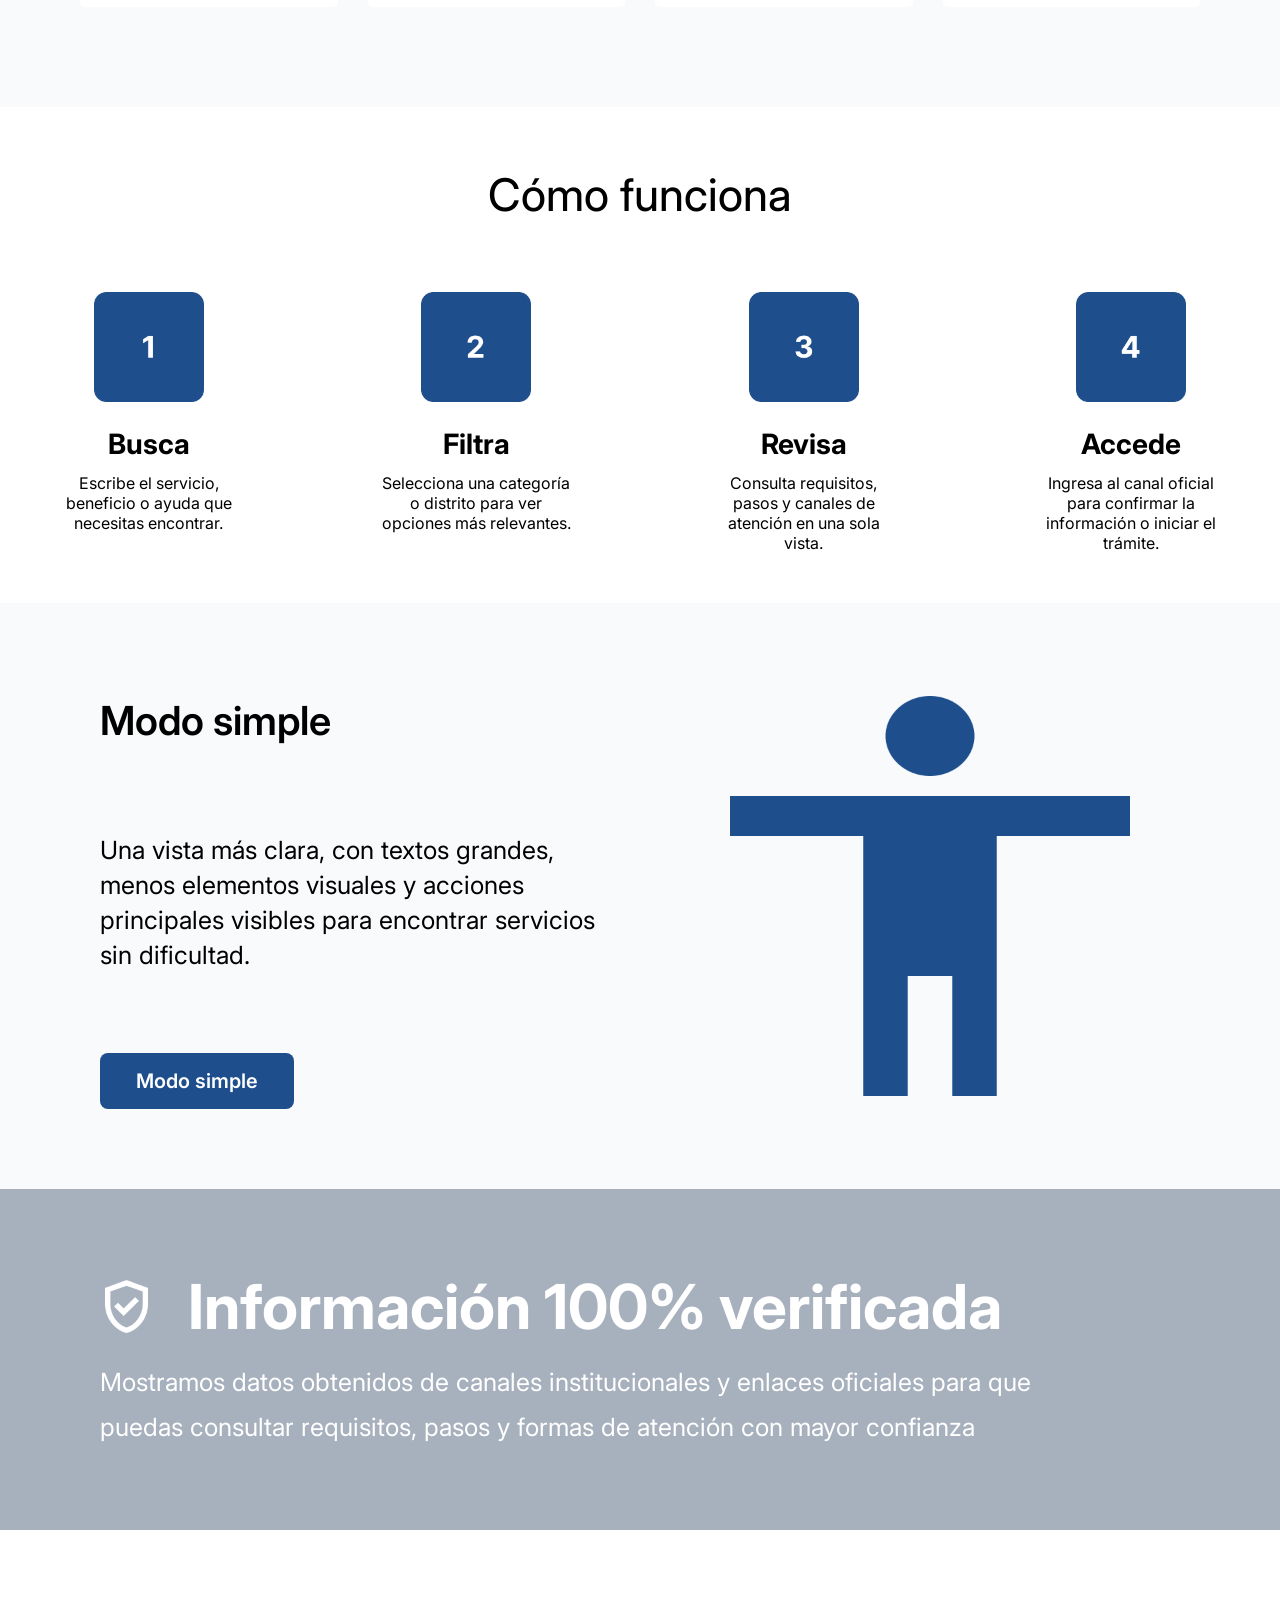
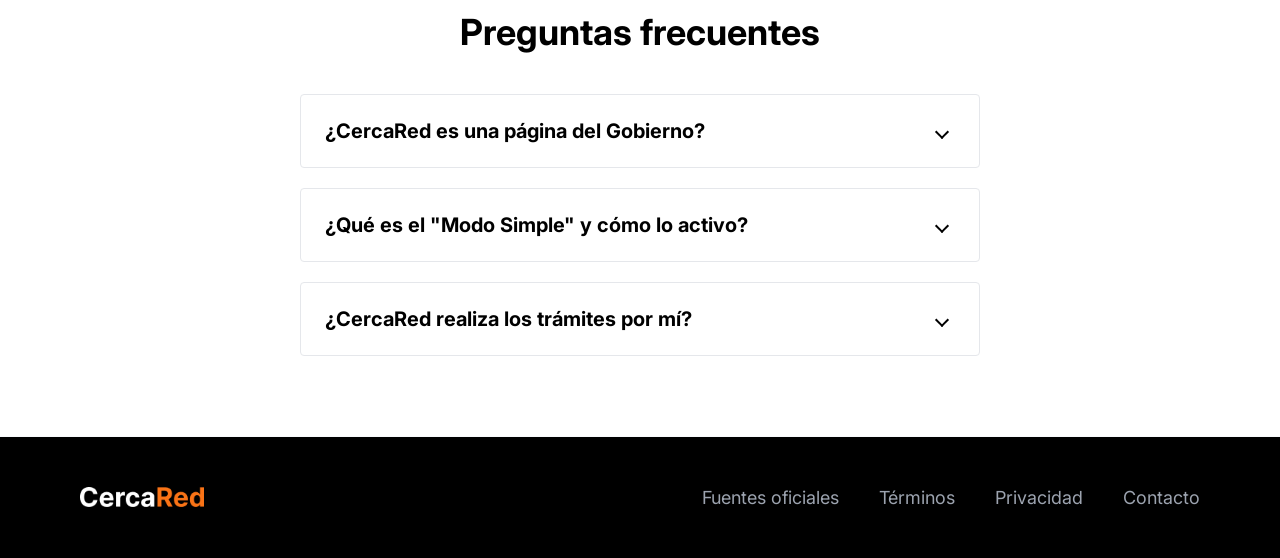
==== commit c0ae29c7: "feat: implement featured services grid layout with responsive cards" ====
--- a/index.html
+++ b/index.html
@@ -12,6 +12,7 @@
   <link rel="stylesheet" href="css/base.css" />
   <link rel="stylesheet" href="css/navbar.css" />
   <link rel="stylesheet" href="css/hero.css" />
+  <link rel="stylesheet" href="css/featured-services.css" /> <!-- Enlace a los nuevos estilos -->
   <link rel="stylesheet" href="css/how-works.css" />
   <link rel="stylesheet" href="css/simple-mode.css" />
   <link rel="stylesheet" href="css/verified.css" />
@@ -54,6 +55,7 @@
   </header>
 
   <main>
+    <!--SECCIÓN HERO-->
     <section class="hero" id="inicio">
       <div class="hero-content">
         <h1>Encuentra servicios sociales cerca de ti</h1>
@@ -79,48 +81,107 @@
       </div>
     </section>
 
-<section class="how-section" id="como-funciona">
+    <!--NUEVA SECCIÓN: SERVICIOS DESTACADOS-->
+    <section class="services-section" id="servicios">
+      <h2 class="services-main-title">Servicios destacados</h2>
+      
+      <div class="services-container">
+        <!--Card 1: Apoyo Alimentario-->
+        <div class="service-card">
+          <div class="service-icon-wrapper">
+            <img src="assets/images/ApoyoAlimentarioLogo.png" alt="Icono Apoyo Alimentario" class="service-icon">
+          </div>
+          <h3 class="service-title">Apoyo alimentario</h3>
+          <p class="service-description">
+            Encuentra comedores populares, programas de alimentación y orientación para familias que necesitan apoyo básico.
+          </p>
+          <a href="#" class="service-link">
+            <span>Ver servicios</span>
+            <img src="assets/images/FechaAdelante.png" alt="Flecha" class="arrow-icon">
+          </a>
+        </div>
+
+        <!--Card 2: Atención de salud-->
+        <div class="service-card">
+          <div class="service-icon-wrapper">
+            <img src="assets/images/AtencionDeSaludLogo.png" alt="Icono Atención de salud" class="service-icon">
+          </div>
+          <h3 class="service-title">Atencion de salud</h3>
+          <p class="service-description">
+            Consulta servicios de salud, afiliación, campañas médicas y canales de atención según tu ubicación.
+          </p>
+          <a href="#" class="service-link">
+            <span>Ver servicios</span>
+            <img src="assets/images/FechaAdelante.png" alt="Flecha" class="arrow-icon">
+          </a>
+        </div>
+
+        <!--Card 3: Apoyo educativo-->
+        <div class="service-card">
+          <div class="service-icon-wrapper">
+            <img src="assets/images/ApoyoEducativoLogo.png" alt="Icono Apoyo educativo" class="service-icon">
+          </div>
+          <h3 class="service-title">Apoyo educativo</h3>
+          <p class="service-description">
+            Revisa becas, orientación educativa, programas de capacitación y beneficios para estudiantes o familias.
+          </p>
+          <a href="#" class="service-link">
+            <span>Ver servicios</span>
+            <img src="assets/images/FechaAdelante.png" alt="Flecha" class="arrow-icon">
+          </a>
+        </div>
+
+        <!--Card 4: Vivienda-->
+        <div class="service-card">
+          <div class="service-icon-wrapper">
+            <img src="assets/images/ViviendaLogo.png" alt="Icono Vivienda" class="service-icon">
+          </div>
+          <h3 class="service-title">Vivienda</h3>
+          <p class="service-description">
+            Accede a información sobre programas de vivienda, apoyo habitacional y requisitos para postular.
+          </p>
+          <a href="#" class="service-link">
+            <span>Ver servicios</span>
+            <img src="assets/images/FechaAdelante.png" alt="Flecha" class="arrow-icon">
+          </a>
+        </div>
+      </div>
+    </section>
+
+    <!--SECCIÓN CÓMO FUNCIONA-->
+    <section class="how-section" id="como-funciona">
       <h2 class="how-main-title">Cómo funciona</h2>
       
       <div class="how-container">
-        
-        <!-- Paso 1 -->
         <div class="how-step">
           <img class="how-step-image" src="assets/images/1.png" alt="Paso 1" />
           <h3 class="how-step-title">Busca</h3>
           <p class="how-step-text">Escribe el servicio, beneficio o ayuda que necesitas encontrar.</p>
         </div>
 
-        <!-- Paso 2 -->
         <div class="how-step">
           <img class="how-step-image" src="assets/images/2.png" alt="Paso 2" />
           <h3 class="how-step-title">Filtra</h3>
           <p class="how-step-text">Selecciona una categoría o distrito para ver opciones más relevantes.</p>
         </div>
 
-        <!-- Paso 3 -->
         <div class="how-step">
           <img class="how-step-image" src="assets/images/3.png" alt="Paso 3" />
           <h3 class="how-step-title">Revisa</h3>
           <p class="how-step-text">Consulta requisitos, pasos y canales de atención en una sola vista.</p>
         </div>
 
-        <!-- Paso 4 -->
         <div class="how-step">
           <img class="how-step-image" src="assets/images/4.png" alt="Paso 4" />
           <h3 class="how-step-title">Accede</h3>
           <p class="how-step-text">Ingresa al canal oficial para confirmar la información o iniciar el trámite.</p>
         </div>
-
-      </div>
-    </section>
-
-    <section id="servicios"></section>
-    <section id="como-funciona"></section>
+      </div>
+    </section>
+
+    <!--SECCIÓN MODO SIMPLE-->
     <section class="simple-section" id="modo-simple">
       <div class="simple-container">
-        
-        <!-- Columna de Contenido -->
         <div class="simple-content">
           <h2 class="simple-title">Modo simple</h2>
           <p class="simple-text">
@@ -128,16 +189,14 @@
           </p>
           <a href="#" class="btn-simple-mode">Modo simple</a>
         </div>
-
-        <!-- Columna del Elemento Visual -->
         <div class="simple-visual">
           <img src="assets/images/persona.png" alt="Icono de accesibilidad - Persona" class="simple-image" />
         </div>
-
-      </div>
-    </section>
-
-<section class="verified-section">
+      </div>
+    </section>
+
+    <!--SECCIÓN INFORMACIÓN VERIFICADA-->
+    <section class="verified-section">
       <div class="verified-container">
         <div class="verified-header">
           <img class="verified-icon" src="assets/images/shield.png" alt="Escudo de verificación" />
@@ -149,11 +208,11 @@
       </div>
     </section>
 
+    <!--SECCIÓN PREGUNTAS FRECUENTES-->
     <section class="faq-section" id="ayuda">
       <h2 class="faq-title">Preguntas frecuentes</h2>
       
       <div class="faq-container">
-        
         <details class="faq-accordion">
           <summary class="faq-question">
             ¿CercaRed es una página del Gobierno?
@@ -183,7 +242,6 @@
             <p>No. Somos una guía de orientación que simplifica requisitos y pasos de programas oficiales. Te ayudamos a entender qué necesitas y te conectamos directamente con el canal oficial de la entidad responsable para que realices tu gestión con seguridad y sin confusiones.</p>
           </div>
         </details>
-
       </div>
     </section>
     
--- a/css/featured-services.css
+++ b/css/featured-services.css
@@ -0,0 +1,110 @@
+.services-section {
+  background-color: #F8FAFC;
+  padding: 100px 80px;
+  text-align: center;
+  font-family: 'Inter', sans-serif;
+}
+
+.services-main-title {
+  font-size: 42px;
+  font-weight: 580;
+  color: #000000;
+  letter-spacing: -0.5px;
+  margin-bottom: 64px;
+}
+
+.services-container {
+  max-width: 1700px;
+  margin: 0 auto;
+  display: grid;
+  grid-template-columns: repeat(4, minmax(0, 1fr));
+  gap: 30px;
+  width: 100%;
+}
+
+.service-card {
+  background-color: #ffffff;
+  border-radius: 5px;
+  padding: 100px 35px;
+  text-align: left;
+  display: flex;
+  flex-direction: column;
+  box-sizing: border-box;
+  height: 100%;
+  width: 100%;
+}
+
+.service-icon-wrapper {
+  margin-bottom: 10px;
+}
+
+.service-icon {
+  width: 30px;
+  height: 30px;
+  object-fit: contain;
+}
+
+.service-title {
+  font-size: 35px;
+  font-weight: 600;
+  color: #000000;
+  margin-bottom: 10px;
+  line-height: 1.3;
+}
+
+.service-description {
+  font-size: 25px;
+  line-height: 1.4;
+  color: #333333;
+  margin-bottom: 40px;
+}
+
+.service-link {
+  display: inline-flex;
+  align-items: center;
+  gap: 12px;
+  color: #000000;
+  text-decoration: none;
+  font-size: 20px;
+  font-weight: 300;
+  margin-top: auto;
+}
+
+.arrow-icon {
+  width: 20px;
+  height: 20px;
+  object-fit: contain;
+}
+
+@media (max-width: 1200px) {
+  .services-section {
+    padding: 80px 40px;
+  }
+}
+
+@media (max-width: 1024px) {
+  .services-container {
+    grid-template-columns: repeat(2, 1fr);
+    gap: 24px;
+  }
+}
+
+@media (max-width: 640px) {
+  .services-section {
+    padding: 60px 16px;
+  }
+
+  .services-main-title {
+    font-size: 35px;
+    margin-bottom: 50px;
+  }
+
+  .services-container {
+    grid-template-columns: 1fr;
+    gap: 40px;
+  }
+
+  .service-card {
+    padding: 25px 24px;
+  }
+}
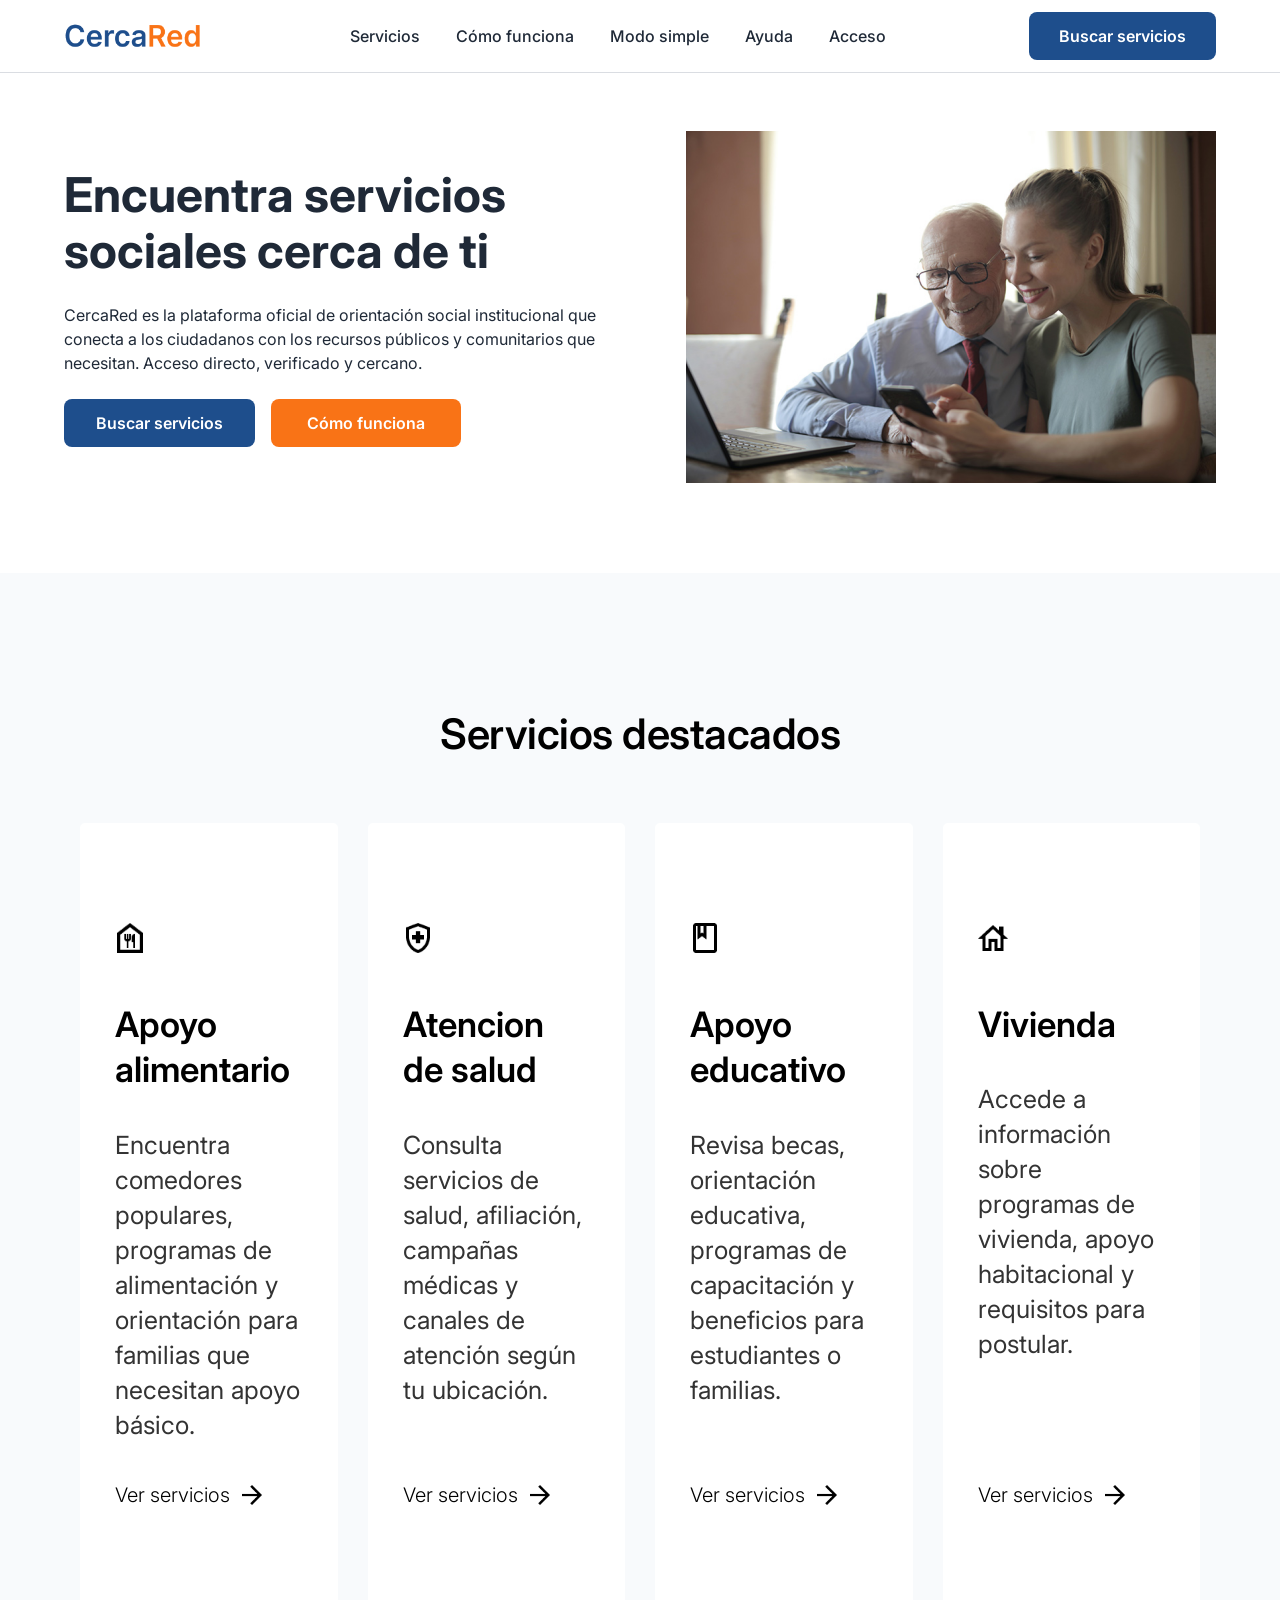
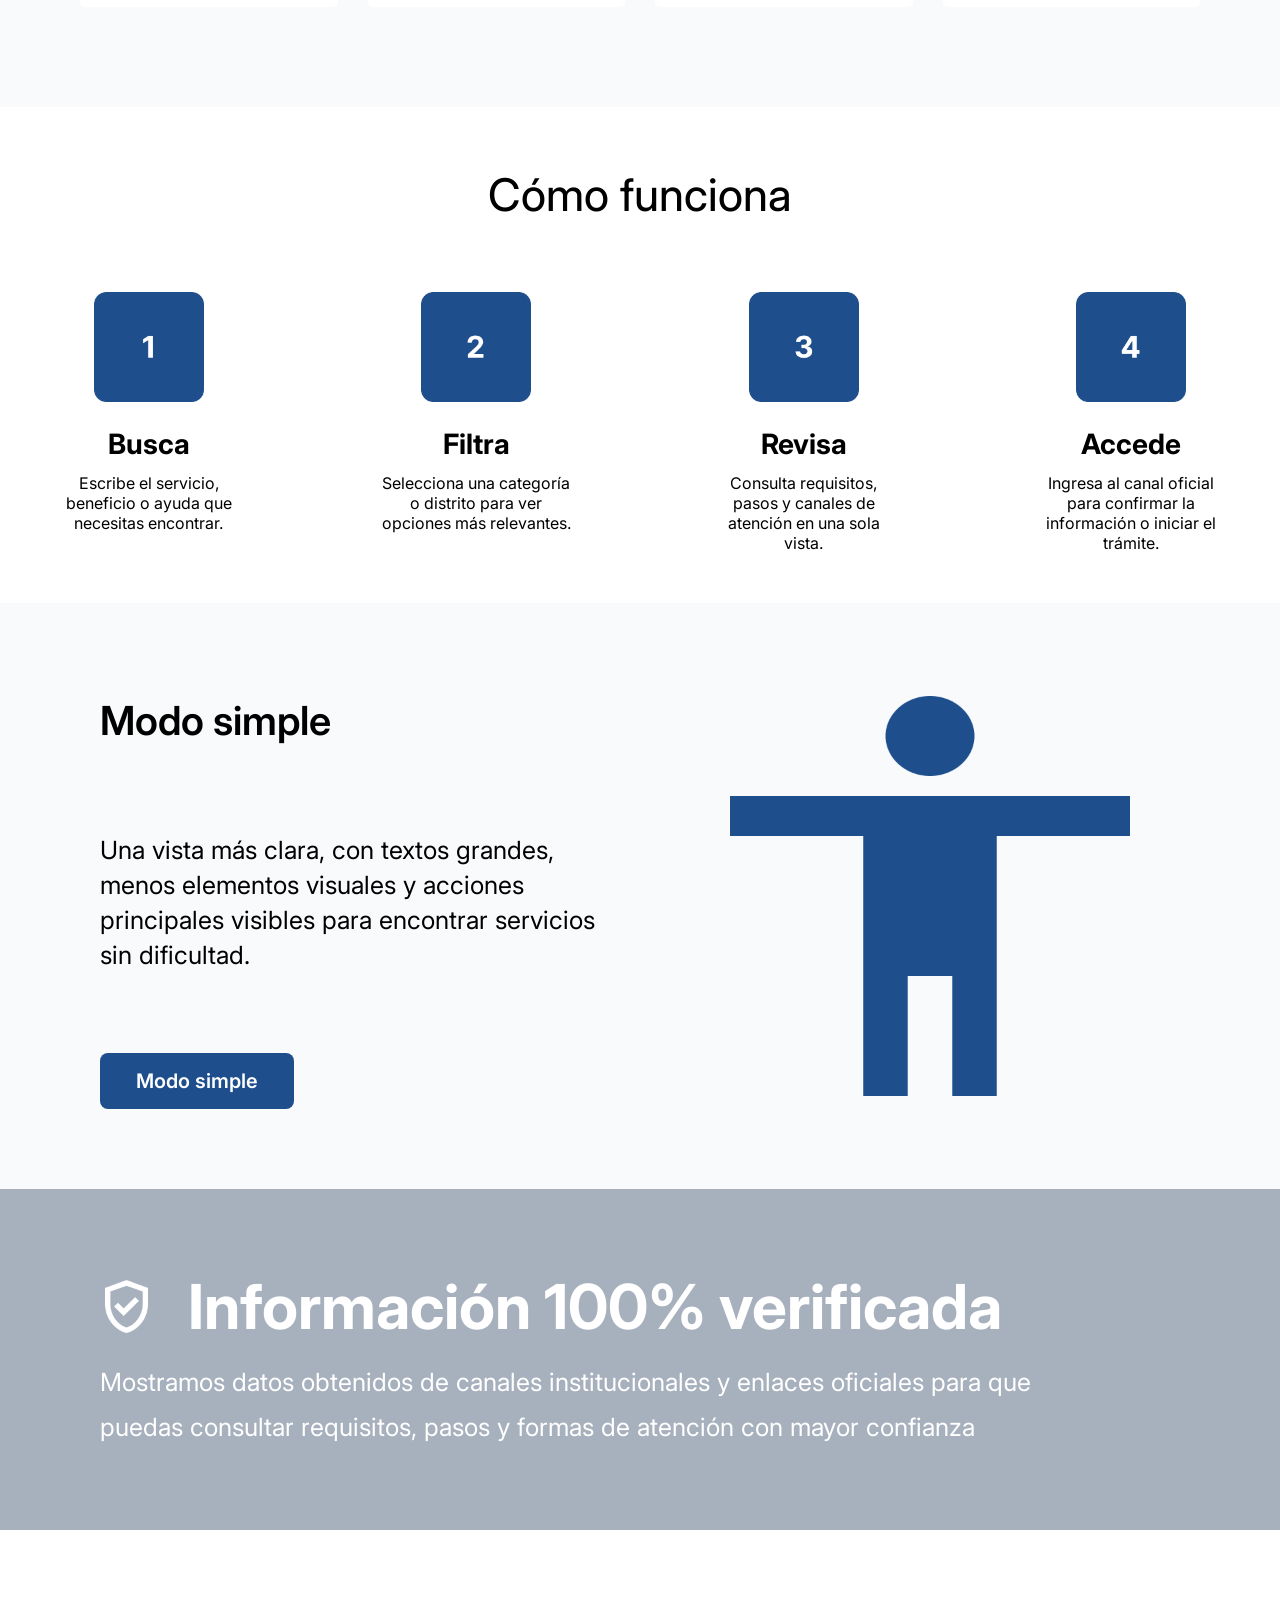
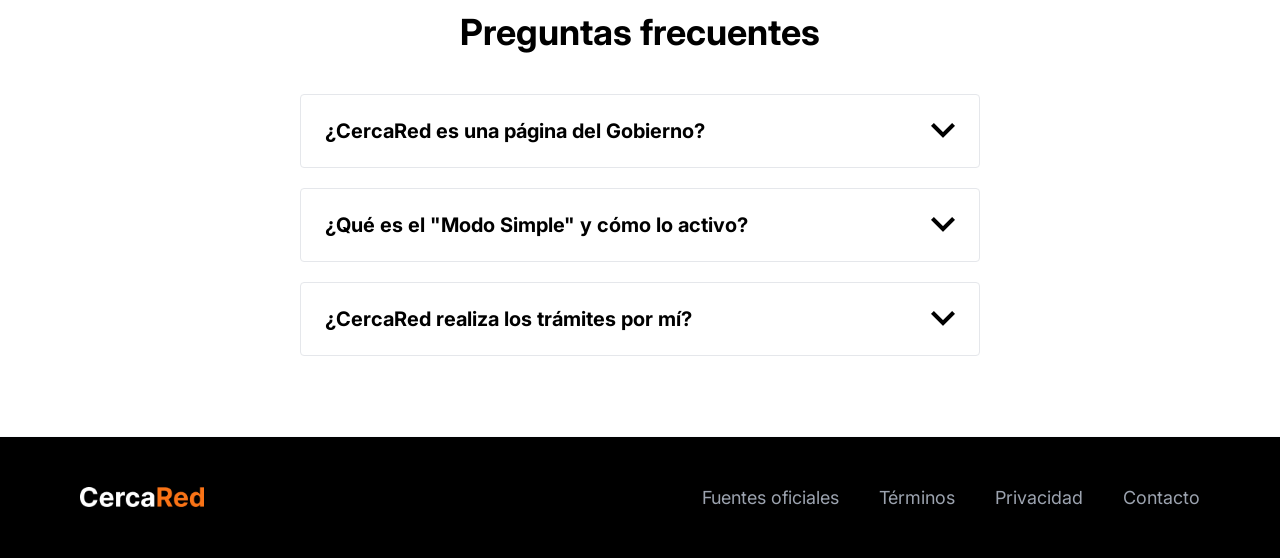
==== commit fb672b93: "Link landing actions to deployed webapp" ====
--- a/index.html
+++ b/index.html
@@ -50,7 +50,7 @@
         <a href="#acceso">Acceso</a>
       </div>
 
-      <a class="nav-cta" href="#servicios">Buscar servicios</a>
+      <a class="nav-cta" href="https://cercared-webapp-nybi.vercel.app/index.html">Buscar servicios</a>
     </nav>
   </header>
 
@@ -66,7 +66,7 @@
         </p>
 
         <div class="hero-actions">
-          <a class="hero-primary-action" href="#servicios">Buscar servicios</a>
+          <a class="hero-primary-action" href="https://cercared-webapp-nybi.vercel.app/index.html">Buscar servicios</a>
           <a class="hero-secondary-action" href="#como-funciona">
             Cómo funciona
           </a>
@@ -95,7 +95,7 @@
           <p class="service-description">
             Encuentra comedores populares, programas de alimentación y orientación para familias que necesitan apoyo básico.
           </p>
-          <a href="#" class="service-link">
+          <a href="https://cercared-webapp-nybi.vercel.app/index.html?category=Social" class="service-link">
             <span>Ver servicios</span>
             <img src="assets/images/FechaAdelante.png" alt="Flecha" class="arrow-icon">
           </a>
@@ -110,7 +110,7 @@
           <p class="service-description">
             Consulta servicios de salud, afiliación, campañas médicas y canales de atención según tu ubicación.
           </p>
-          <a href="#" class="service-link">
+          <a href="https://cercared-webapp-nybi.vercel.app/index.html?category=Salud" class="service-link">
             <span>Ver servicios</span>
             <img src="assets/images/FechaAdelante.png" alt="Flecha" class="arrow-icon">
           </a>
@@ -125,7 +125,7 @@
           <p class="service-description">
             Revisa becas, orientación educativa, programas de capacitación y beneficios para estudiantes o familias.
           </p>
-          <a href="#" class="service-link">
+          <a href="https://cercared-webapp-nybi.vercel.app/index.html?category=Educaci%C3%B3n" class="service-link">
             <span>Ver servicios</span>
             <img src="assets/images/FechaAdelante.png" alt="Flecha" class="arrow-icon">
           </a>
@@ -140,7 +140,7 @@
           <p class="service-description">
             Accede a información sobre programas de vivienda, apoyo habitacional y requisitos para postular.
           </p>
-          <a href="#" class="service-link">
+          <a href="https://cercared-webapp-nybi.vercel.app/index.html?category=Vivienda" class="service-link">
             <span>Ver servicios</span>
             <img src="assets/images/FechaAdelante.png" alt="Flecha" class="arrow-icon">
           </a>
@@ -187,7 +187,7 @@
           <p class="simple-text">
             Una vista más clara, con textos grandes, menos elementos visuales y acciones principales visibles para encontrar servicios sin dificultad.
           </p>
-          <a href="#" class="btn-simple-mode">Modo simple</a>
+          <button class="btn-simple-mode" type="button" disabled aria-disabled="true">Modo simple</button>
         </div>
         <div class="simple-visual">
           <img src="assets/images/persona.png" alt="Icono de accesibilidad - Persona" class="simple-image" />
@@ -253,4 +253,4 @@
   <script src="js/navbar.js"></script>
   <script src="js/footer.js"></script>
 </body>
-</html>+</html>
--- a/css/simple-mode.css
+++ b/css/simple-mode.css
@@ -50,11 +50,13 @@
   font-weight: 600;
   text-decoration: none;
   padding: 16px 36px;
+  border: 0;
   border-radius: 8px;
+  cursor: default;
   transition: background-color 0.2s ease;
 }
 
-.btn-simple-mode:hover {
+.btn-simple-mode:not(:disabled):hover {
   background-color: #163A69;
 }
 
@@ -119,4 +121,4 @@
     width: 100%;
     height: auto;
   }
-}+}
--- a/css/faq.css
+++ b/css/faq.css
@@ -1,6 +1,3 @@
-/* ==========================================================================
-   FAQ Section Styles (Base / Desktop)
-   ========================================================================== */
 .faq-section {
   width: 100%;
   padding: 80px 64px;
@@ -21,28 +18,25 @@
 
 .faq-container {
   width: 100%;
-  max-width: 680px; /* Centra y limita el ancho como en tu captura original */
+  max-width: 680px; 
   display: flex;
   flex-direction: column;
-  gap: 20px; /* Separación entre cada caja de pregunta */
+  gap: 20px; 
 }
 
-/* --- Estilos del Acordeón (<details>) --- */
 .faq-accordion {
   width: 100%;
   background: #ffffff;
-  border: 1px solid #E5E7EB; /* Borde gris fino del diseño */
+  border: 1px solid #E5E7EB; 
   border-radius: 4px;
   overflow: hidden;
   transition: border-color 0.2s ease;
 }
 
-/* Quita la flecha por defecto de los navegadores */
 .faq-accordion summary::-webkit-details-marker {
   display: none;
 }
 
-/* --- Estilo de la Pregunta (<summary>) --- */
 .faq-question {
   padding: 24px;
   font-size: 20px;
@@ -52,46 +46,30 @@
   display: flex;
   justify-content: space-between;
   align-items: center;
-  list-style: none; /* Oculta flecha estándar en Firefox */
+  list-style: none; 
   user-select: none;
 }
 
-/* --- Icono de Flecha Personalizado --- */
 .faq-icon {
   width: 24px;
   height: 24px;
-  position: relative;
   display: inline-block;
-  transition: transform 0.2s ease;
+  background-image: url('../assets/images/DespliegueDown.png');
+  background-size: contain;
+  background-repeat: no-repeat;
+  background-position: center;
+}
+.faq-accordion[open] .faq-icon {
+  background-image: url('../assets/images/DespliegueUp.png');
 }
 
-/* Dibujamos la flecha apuntando hacia abajo con puro CSS (un ángulo) */
-.faq-icon::before {
-  content: '';
-  position: absolute;
-  top: 8px;
-  left: 6px;
-  width: 8px;
-  height: 8px;
-  border-right: 2px solid #000000;
-  border-bottom: 2px solid #000000;
-  transform: rotate(45deg);
-}
-
-/* Cuando el acordeón está abierto ([open]), la flecha gira hacia arriba */
-.faq-accordion[open] .faq-icon {
-  transform: rotate(180deg);
-}
-
-/* Cuando está abierto, podemos resaltar el borde si queremos */
 .faq-accordion[open] {
   border-color: #D1D5DB;
 }
 
-/* --- Estilo de la Respuesta (Contenido Desplegado) --- */
 .faq-answer {
-  padding: 0 24px 24px 24px; /* Relleno interno respetando los lados y abajo */
-  border-top: 1px solid #E5E7EB; /* Línea divisoria interna al abrirse */
+  padding: 0 24px 24px 24px; 
+  border-top: 1px solid #E5E7EB; 
 }
 
 .faq-answer p {
@@ -102,12 +80,9 @@
   font-weight: 400;
 }
 
-/* ==========================================================================
-   Media Queries (Responsive Mobile System Setup)
-   ========================================================================== */
 @media (max-width: 768px) {
   .faq-section {
-    padding: 56px 24px; /* Menos espacio arriba/abajo en celulares */
+    padding: 56px 24px; 
   }
 
   .faq-title {
@@ -121,7 +96,7 @@
 
   .faq-question {
     padding: 20px 16px;
-    font-size: 22px; /* Agranda ligeramente el texto en móviles como tu captura */
+    font-size: 22px; 
     line-height: 28px;
   }
 
